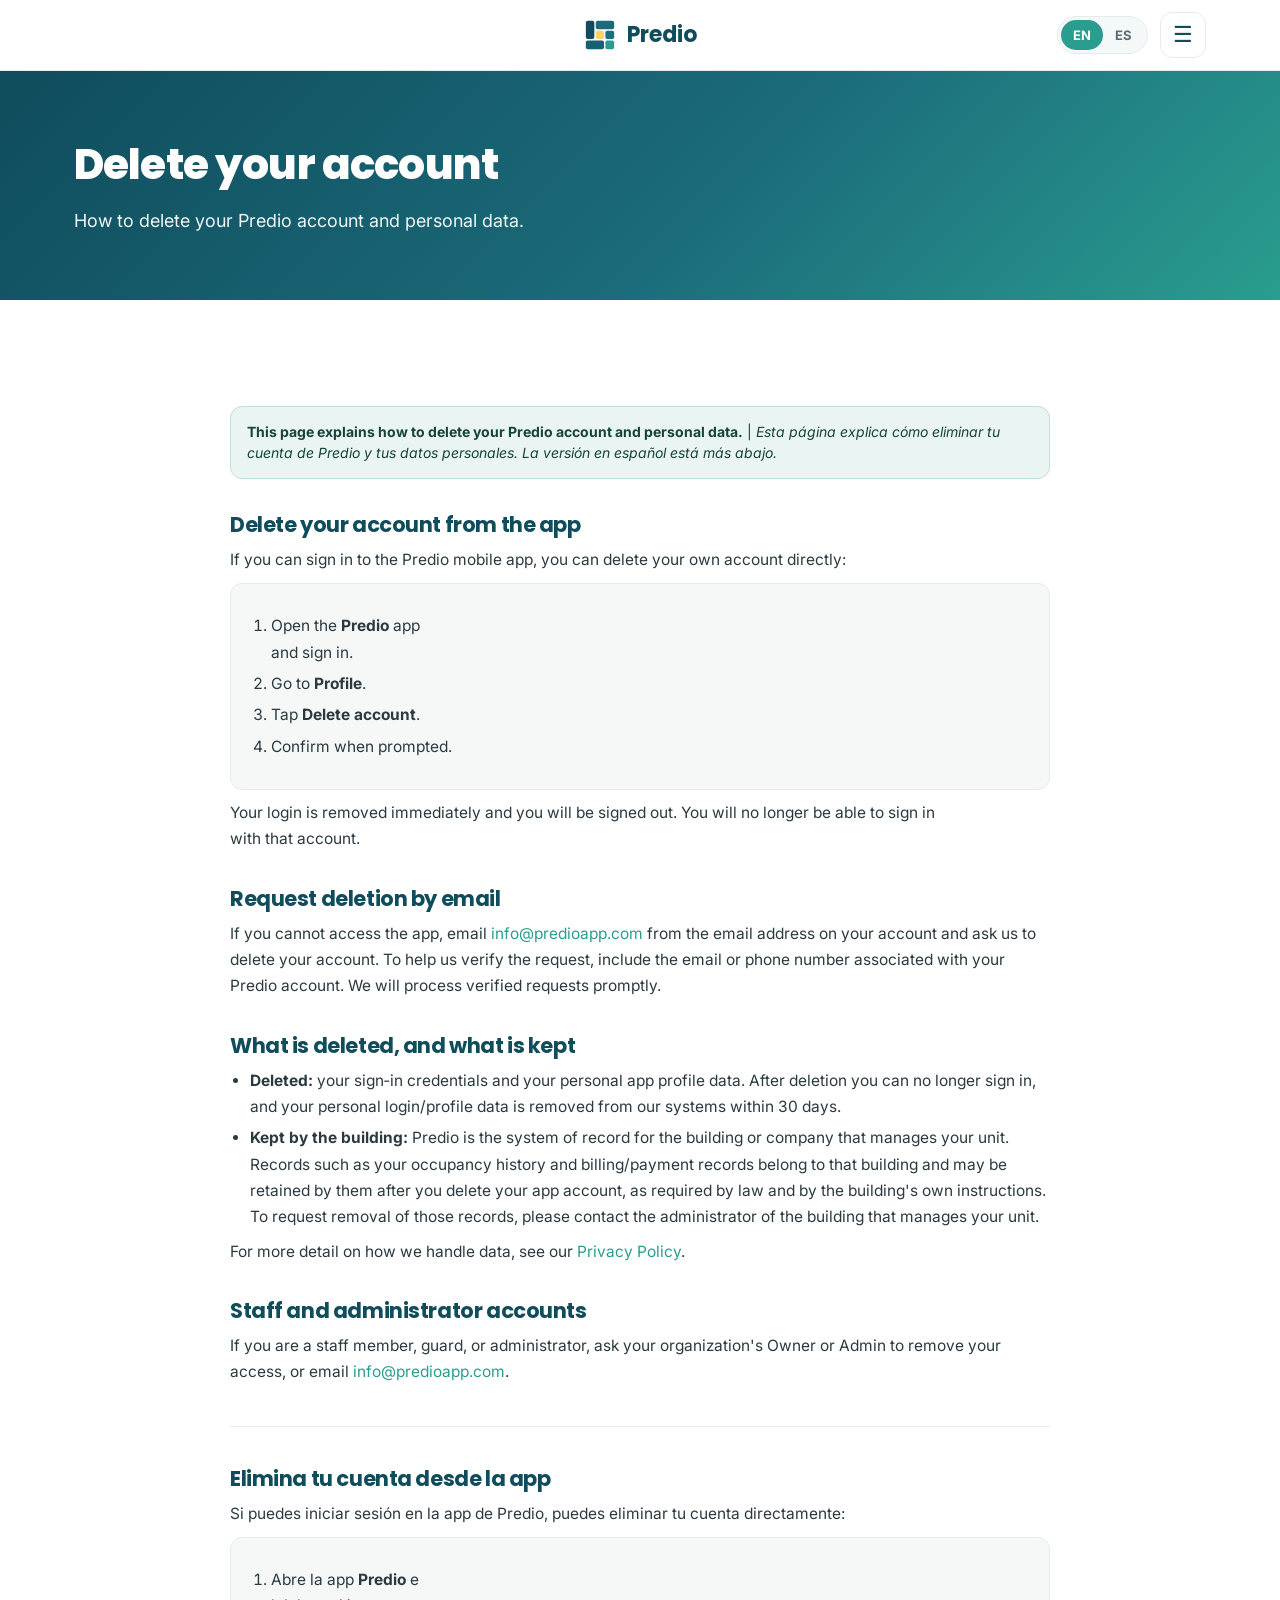
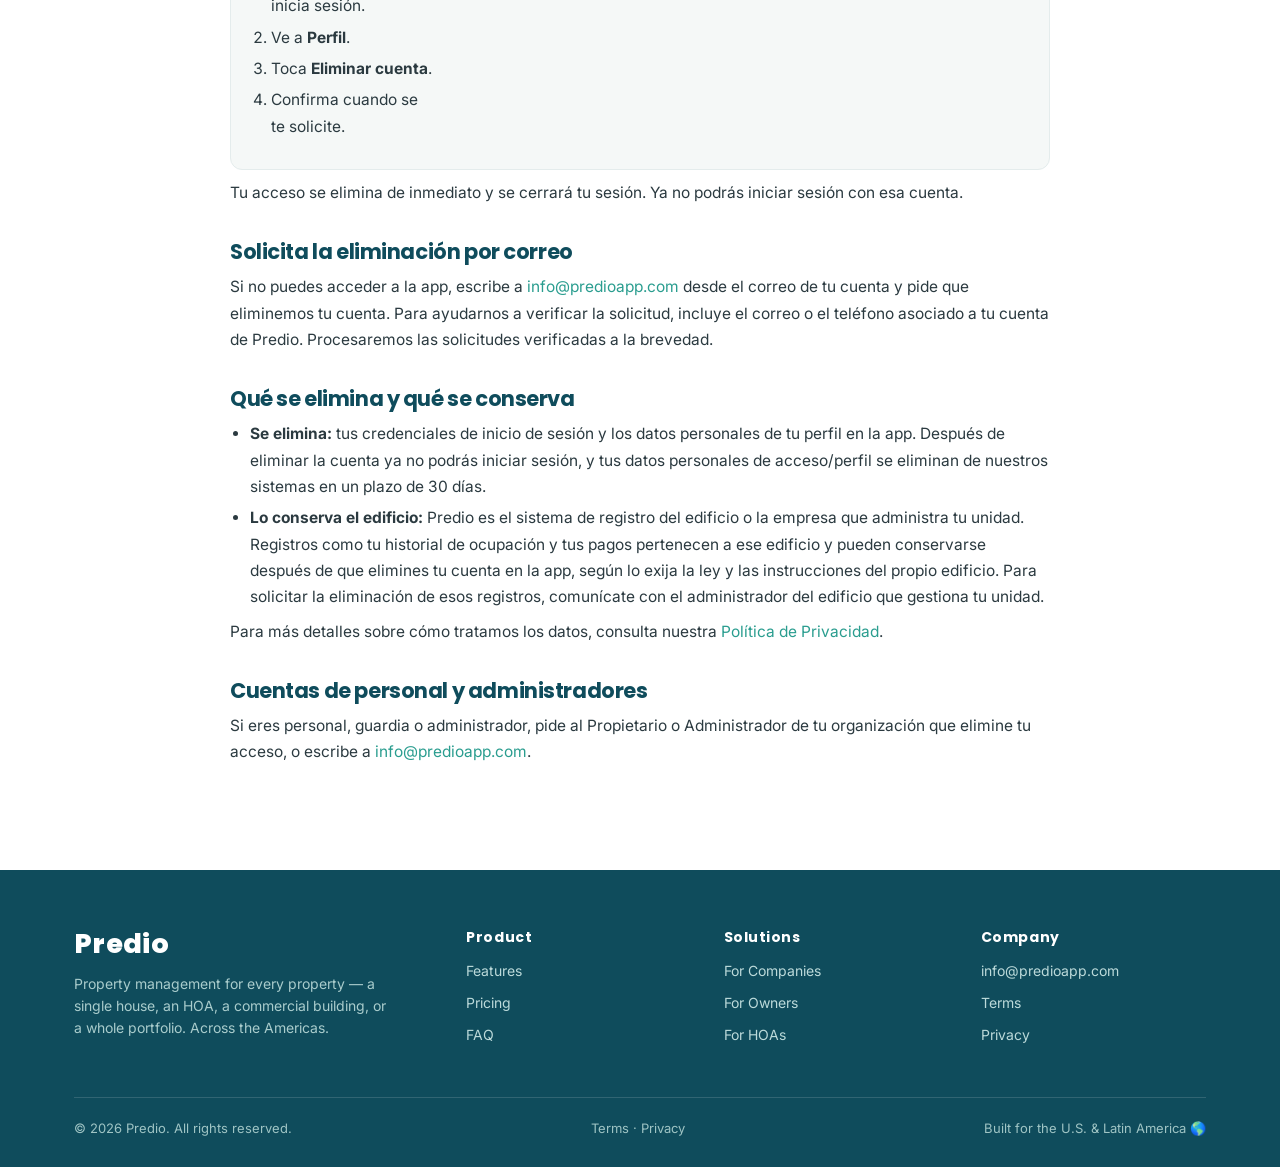
==== delete-account.html @ ee81bd46 "Add account-deletion page (EN/ES) for Google Play Data safety + app store deletion requirement" ====
<!DOCTYPE html>
<html lang="en">
<head>
<meta charset="UTF-8" />
<meta name="viewport" content="width=device-width, initial-scale=1.0" />
<title id="metaTitle">Delete your account — Predio</title>
<meta id="metaDesc" name="description" content="How to delete your Predio account and personal data — the in-app steps, how to request deletion by email, and what data is removed or kept." />
<link rel="canonical" href="https://www.predioapp.com/delete-account.html" />
<link rel="alternate" hreflang="en" href="https://www.predioapp.com/delete-account.html" />
<link rel="alternate" hreflang="es" href="https://www.predioapp.com/delete-account.html?lang=es" />
<meta property="og:title" content="Delete your account — Predio" />
<meta property="og:description" content="How to delete your Predio account and personal data." />
<meta property="og:url" content="https://www.predioapp.com/delete-account.html" />
<meta property="og:image" content="https://www.predioapp.com/og-image.png" />
<meta property="og:image:width" content="1200" />
<meta property="og:image:height" content="630" />
<meta property="og:image:alt" content="Predio — property management for every property, bilingual EN/ES" />
<meta name="twitter:card" content="summary_large_image" />
<meta name="twitter:image" content="https://www.predioapp.com/og-image.png" />
<meta name="robots" content="index,follow" />
<link rel="icon" href="data:image/svg+xml,%3Csvg xmlns='http://www.w3.org/2000/svg' viewBox='0 0 120 120'%3E%3Crect x='10' y='10' width='30' height='64' rx='7' fill='%230f4c5c'/%3E%3Crect x='45' y='10' width='65' height='30' rx='7' fill='%231b6b7a'/%3E%3Crect x='45' y='45' width='29' height='29' rx='6' fill='%23ffd166'/%3E%3Crect x='79' y='45' width='31' height='29' rx='6' fill='%231c6f80'/%3E%3Crect x='10' y='79' width='64' height='31' rx='7' fill='%23175f73'/%3E%3Crect x='79' y='79' width='31' height='31' rx='7' fill='%232a9d8f'/%3E%3C/svg%3E" />
<link rel="preconnect" href="https://fonts.googleapis.com" /><link rel="preconnect" href="https://fonts.gstatic.com" crossorigin />
<link href="https://fonts.googleapis.com/css2?family=Inter:wght@400;500;600;700&family=Poppins:wght@600;700;800&display=swap" rel="stylesheet" />
<link rel="stylesheet" href="/styles.css" />
<style>
.legal{max-width:820px;margin:0 auto;padding:8px 0 24px}
.legal .meta{color:#6a7780;font-size:14px;margin:0 0 6px}
.legal .note{background:#EAF4F2;border:1px solid #BFE0D8;border-radius:12px;padding:14px 16px;font-size:14px;color:#14443c;margin:18px 0 30px;line-height:1.55}
.legal h2{font-family:'Poppins',sans-serif;font-size:21px;color:#0F4C5C;margin:34px 0 10px}
.legal h3{font-size:16px;color:#13303a;margin:20px 0 6px}
.legal p,.legal li{font-size:15.5px;line-height:1.7;color:#2b3a40}
.legal ol,.legal ul{margin:8px 0 8px 20px}
.legal li{margin:5px 0}
.legal a{color:#2A9D8F;text-decoration:none}
.legal .divider{border:0;border-top:1px solid #E4ECEC;margin:40px 0}
.legal .steps{background:#F5F8F7;border:1px solid #E4ECEC;border-radius:12px;padding:16px 20px;margin:10px 0}
</style>
</head>
<body>

<header class="nav">
  <div class="container nav-inner">
    <a class="logo" href="/" aria-label="Predio home"><svg viewBox="0 0 120 120" aria-hidden="true"><rect x="10" y="10" width="30" height="64" rx="7" fill="#0f4c5c"/><rect x="45" y="10" width="65" height="30" rx="7" fill="#1b6b7a"/><rect x="45" y="45" width="29" height="29" rx="6" fill="#ffd166"/><rect x="79" y="45" width="31" height="29" rx="6" fill="#1c6f80"/><rect x="10" y="79" width="64" height="31" rx="7" fill="#175f73"/><rect x="79" y="79" width="31" height="31" rx="7" fill="#2a9d8f"/></svg> Predio</a>
    <div class="nav-actions">
      <div class="lang lang-bar" role="button" tabindex="0" aria-label="Switch language"><div class="slider"></div><span class="active" data-l="en">EN</span><span data-l="es">ES</span></div>
      <button class="menu-btn" id="menuBtn" aria-label="Menu" aria-expanded="false">&#9776;</button>
    </div>
    <div class="nav-drawer" id="navDrawer">
      <nav class="nav-links" id="navLinks" aria-label="Primary">
        <a href="/features.html" data-i18n="nav_features">Features</a>
        <a href="/pricing.html" data-i18n="nav_pricing">Pricing</a>
        <a href="/property-management.html" data-i18n="nav_pm">For Companies</a>
        <a href="/owners.html" data-i18n="nav_owners">For Owners</a>
        <a href="/hoas.html" data-i18n="nav_hoa">For HOAs</a>
        <a href="/faq.html" data-i18n="nav_faq">FAQ</a>
        <a href="https://app.predioapp.com" class="signin" data-i18n="nav_signin">Sign in</a>
      </nav>
      <div class="lang" role="button" tabindex="0" aria-label="Switch language"><div class="slider"></div><span class="active" data-l="en">EN</span><span data-l="es">ES</span></div>
      <a href="mailto:info@predioapp.com?subject=Predio%20waitlist&body=Please%20add%20me%20to%20the%20Predio%20waitlist." class="btn btn-primary" data-i18n="nav_cta">Join the waitlist</a>
    </div>
  </div>
</header>

<main>
<div class="page-hero">
  <div class="container">
    <h1>Delete your account</h1>
    <p data-i18n="ph_sub">How to delete your Predio account and personal data.</p>
  </div>
</div>

<section>
  <div class="container">
    <div class="legal">
      <p class="note"><strong>This page explains how to delete your Predio account and personal data.</strong> &nbsp;|&nbsp; <em>Esta p&aacute;gina explica c&oacute;mo eliminar tu cuenta de Predio y tus datos personales. La versi&oacute;n en espa&ntilde;ol est&aacute; m&aacute;s abajo.</em></p>

      <!-- ================= ENGLISH ================= -->
      <h2>Delete your account from the app</h2>
      <p>If you can sign in to the Predio mobile app, you can delete your own account directly:</p>
      <div class="steps">
        <ol>
          <li>Open the <strong>Predio</strong> app and sign in.</li>
          <li>Go to <strong>Profile</strong>.</li>
          <li>Tap <strong>Delete account</strong>.</li>
          <li>Confirm when prompted.</li>
        </ol>
      </div>
      <p>Your login is removed immediately and you will be signed out. You will no longer be able to sign in with that account.</p>

      <h2>Request deletion by email</h2>
      <p>If you cannot access the app, email <a href="mailto:info@predioapp.com?subject=Delete%20my%20Predio%20account">info@predioapp.com</a> from the email address on your account and ask us to delete your account. To help us verify the request, include the email or phone number associated with your Predio account. We will process verified requests promptly.</p>

      <h2>What is deleted, and what is kept</h2>
      <ul>
        <li><strong>Deleted:</strong> your sign-in credentials and your personal app profile data. After deletion you can no longer sign in, and your personal login/profile data is removed from our systems within 30 days.</li>
        <li><strong>Kept by the building:</strong> Predio is the system of record for the building or company that manages your unit. Records such as your occupancy history and billing/payment records belong to that building and may be retained by them after you delete your app account, as required by law and by the building's own instructions. To request removal of those records, please contact the administrator of the building that manages your unit.</li>
      </ul>
      <p>For more detail on how we handle data, see our <a href="/privacy.html">Privacy Policy</a>.</p>

      <h2>Staff and administrator accounts</h2>
      <p>If you are a staff member, guard, or administrator, ask your organization's Owner or Admin to remove your access, or email <a href="mailto:info@predioapp.com?subject=Delete%20my%20Predio%20account">info@predioapp.com</a>.</p>

      <hr class="divider" />

      <!-- ================= SPANISH ================= -->
      <h2>Elimina tu cuenta desde la app</h2>
      <p>Si puedes iniciar sesi&oacute;n en la app de Predio, puedes eliminar tu cuenta directamente:</p>
      <div class="steps">
        <ol>
          <li>Abre la app <strong>Predio</strong> e inicia sesi&oacute;n.</li>
          <li>Ve a <strong>Perfil</strong>.</li>
          <li>Toca <strong>Eliminar cuenta</strong>.</li>
          <li>Confirma cuando se te solicite.</li>
        </ol>
      </div>
      <p>Tu acceso se elimina de inmediato y se cerrar&aacute; tu sesi&oacute;n. Ya no podr&aacute;s iniciar sesi&oacute;n con esa cuenta.</p>

      <h2>Solicita la eliminaci&oacute;n por correo</h2>
      <p>Si no puedes acceder a la app, escribe a <a href="mailto:info@predioapp.com?subject=Eliminar%20mi%20cuenta%20de%20Predio">info@predioapp.com</a> desde el correo de tu cuenta y pide que eliminemos tu cuenta. Para ayudarnos a verificar la solicitud, incluye el correo o el tel&eacute;fono asociado a tu cuenta de Predio. Procesaremos las solicitudes verificadas a la brevedad.</p>

      <h2>Qu&eacute; se elimina y qu&eacute; se conserva</h2>
      <ul>
        <li><strong>Se elimina:</strong> tus credenciales de inicio de sesi&oacute;n y los datos personales de tu perfil en la app. Despu&eacute;s de eliminar la cuenta ya no podr&aacute;s iniciar sesi&oacute;n, y tus datos personales de acceso/perfil se eliminan de nuestros sistemas en un plazo de 30 d&iacute;as.</li>
        <li><strong>Lo conserva el edificio:</strong> Predio es el sistema de registro del edificio o la empresa que administra tu unidad. Registros como tu historial de ocupaci&oacute;n y tus pagos pertenecen a ese edificio y pueden conservarse despu&eacute;s de que elimines tu cuenta en la app, seg&uacute;n lo exija la ley y las instrucciones del propio edificio. Para solicitar la eliminaci&oacute;n de esos registros, comun&iacute;cate con el administrador del edificio que gestiona tu unidad.</li>
      </ul>
      <p>Para m&aacute;s detalles sobre c&oacute;mo tratamos los datos, consulta nuestra <a href="/privacy.html">Pol&iacute;tica de Privacidad</a>.</p>

      <h2>Cuentas de personal y administradores</h2>
      <p>Si eres personal, guardia o administrador, pide al Propietario o Administrador de tu organizaci&oacute;n que elimine tu acceso, o escribe a <a href="mailto:info@predioapp.com?subject=Eliminar%20mi%20cuenta%20de%20Predio">info@predioapp.com</a>.</p>
    </div>
  </div>
</section>
</main>

<footer>
  <div class="container">
    <div class="foot-grid">
      <div class="foot-brand"><div class="foot-wordmark">Predio</div><p data-i18n="foot_tag">Property management for every property — a single house, an HOA, a commercial building, or a whole portfolio. Across the Americas.</p></div>
      <div class="foot-col"><h4 data-i18n="foot_product">Product</h4><a href="/features.html" data-i18n="nav_features">Features</a><a href="/pricing.html" data-i18n="nav_pricing">Pricing</a><a href="/faq.html" data-i18n="nav_faq">FAQ</a></div>
      <div class="foot-col"><h4 data-i18n="foot_solutions">Solutions</h4><a href="/property-management.html" data-i18n="nav_pm">For Companies</a><a href="/owners.html" data-i18n="nav_owners">For Owners</a><a href="/hoas.html" data-i18n="nav_hoa">For HOAs</a></div>
      <div class="foot-col"><h4 data-i18n="foot_company">Company</h4><a href="mailto:info@predioapp.com">info@predioapp.com</a><a href="/terms.html" data-i18n="foot_terms">Terms of Service</a><a href="/privacy.html" data-i18n="foot_privacy">Privacy Policy</a></div>
    </div>
    <div class="foot-bottom"><span>© <span id="year"></span> Predio. <span data-i18n="rights">All rights reserved.</span></span><span class="foot-legal"><a href="/terms.html" data-i18n="foot_terms">Terms</a> · <a href="/privacy.html" data-i18n="foot_privacy">Privacy</a></span><span data-i18n="foot_made">Built for the U.S. &amp; Latin America 🌎</span></div>
  </div>
</footer>

<script>
window.ES = {
  nav_features:"Funciones", nav_pricing:"Precios", nav_pm:"Para Empresas", nav_owners:"Para Propietarios", nav_hoa:"Para Condominios", nav_faq:"Preguntas", nav_cta:"Únete a la lista de espera", nav_signin:"Iniciar sesión",
  ph_sub:"Cómo eliminar tu cuenta de Predio y tus datos personales.",
  foot_tag:"Administración para cada propiedad — una sola casa, un condominio, un edificio comercial o todo un portafolio. En todas las Américas.",
  foot_product:"Producto", foot_solutions:"Soluciones", foot_company:"Empresa", rights:"Todos los derechos reservados.",
  foot_terms:"Términos de Servicio", foot_privacy:"Política de Privacidad", foot_made:"Hecho para EE. UU. y Latinoamérica 🌎"
};
window.META = {
  en:{title:"Delete your account — Predio", desc:"How to delete your Predio account and personal data."},
  es:{title:"Elimina tu cuenta — Predio", desc:"Cómo eliminar tu cuenta de Predio y tus datos personales."}
};
</script>
<script src="/app.js"></script>
</body>
</html>
---- styles.css ----
:root{
  --teal:#0f4c5c; --teal2:#1b6b7a; --green:#2a9d8f; --yellow:#ffd166; --ink:#16242b;
  --muted:#5c6b73; --bg:#ffffff; --soft:#f4f8f8; --line:#e4ecec; --radius:16px;
}
*{box-sizing:border-box;margin:0;padding:0}
html{scroll-behavior:smooth}
body{font-family:'Inter',system-ui,sans-serif;color:var(--ink);background:var(--bg);line-height:1.6;-webkit-font-smoothing:antialiased}
h1,h2,h3,h4,.brandfont{font-family:'Poppins','Inter',sans-serif;letter-spacing:-.02em;line-height:1.14;text-wrap:balance}
p,li,.tier-for,.badge,.hero-note,.check,.mini .row{text-wrap:pretty}
a{color:inherit;text-decoration:none}
img{max-width:100%}
.container{max-width:1180px;margin:0 auto;padding:0 24px}
.narrow{max-width:840px;margin:0 auto;padding:0 24px}
.kicker{color:var(--green);font-weight:700;font-size:13px;letter-spacing:.16em;text-transform:uppercase;margin-bottom:10px}
section{padding:80px 0}
.btn{display:inline-flex;align-items:center;gap:8px;font-weight:600;font-size:15px;padding:13px 24px;border-radius:999px;border:1.5px solid transparent;cursor:pointer;transition:.2s}
.btn-primary{background:var(--teal);color:#fff}
.btn-primary:hover{background:#0c3e4b;transform:translateY(-1px)}
.btn-ghost{background:transparent;color:var(--teal);border-color:var(--line)}
.btn-ghost:hover{border-color:var(--teal2);background:var(--soft)}
.btn-light{background:#fff;color:var(--teal)}
.btn-light:hover{transform:translateY(-1px)}
.center{text-align:center}

/* NAV — on wide screens the logo is centered in the bar with the EN/ES pill +
   hamburger together on the right; below the breakpoint the logo returns to the
   left and the pill folds into the hamburger dropdown (links, Sign in, CTA). */
header.nav{position:sticky;top:0;z-index:50;background:rgba(255,255,255,.9);backdrop-filter:blur(12px);border-bottom:1px solid var(--line)}
header.nav.nav-open{background:#fff}
.nav-inner{display:flex;align-items:center;justify-content:flex-end;height:70px;position:relative}
.logo{position:absolute;left:50%;transform:translateX(-50%);display:flex;align-items:center;gap:10px;font-family:'Poppins';font-weight:700;font-size:22px;color:var(--teal)}
.logo svg{width:34px;height:34px}
.nav-actions{display:flex;align-items:center;gap:12px}
.menu-btn{display:flex;align-items:center;justify-content:center;width:46px;height:46px;background:none;border:1px solid var(--line);border-radius:12px;cursor:pointer;font-size:22px;line-height:1;color:var(--teal);transition:.2s}
.menu-btn:hover{border-color:var(--teal2);background:var(--soft)}
.lang{display:inline-flex;background:var(--soft);border:1px solid var(--line);border-radius:999px;padding:3px;position:relative;cursor:pointer;user-select:none}
.lang span{position:relative;z-index:2;font-size:13px;font-weight:700;padding:5px 12px;border-radius:999px;color:var(--muted);transition:color .25s}
.lang span.active{color:#fff}
.lang .slider{position:absolute;top:3px;bottom:3px;left:3px;width:calc(50% - 3px);background:var(--green);border-radius:999px;transition:transform .25s cubic-bezier(.4,0,.2,1)}
.lang.es .slider{transform:translateX(100%)}

/* dropdown panel — same at every width */
.nav-drawer{display:none}
header.nav-open .nav-drawer{display:flex;flex-direction:column;position:absolute;top:calc(100% + 10px);right:0;width:min(300px,calc(100vw - 32px));background:#fff;border:1px solid var(--line);border-radius:16px;box-shadow:0 30px 60px -28px rgba(15,76,92,.45);padding:12px;z-index:60}
.nav-drawer .nav-links{display:flex;flex-direction:column;gap:2px}
.nav-drawer .nav-links a{padding:12px 14px;border-radius:10px;font-size:15.5px;font-weight:600;color:#33454d;transition:.15s}
.nav-drawer .nav-links a:hover,.nav-drawer .nav-links a.active{background:var(--soft);color:var(--teal)}
.nav-drawer .nav-links a.signin{color:var(--teal);border-top:1px solid var(--line);border-radius:0;margin-top:4px;padding-top:14px}
.nav-drawer .lang{align-self:center;margin:12px 0 8px}
.nav-drawer .lang span{padding:6px 15px;font-size:14px}
.nav-drawer .btn-primary{display:flex;justify-content:center;margin:2px 4px 4px;padding:13px 22px}
/* wide: the EN/ES pill lives in the bar, so hide the drawer's copy */
@media(min-width:721px){.nav-drawer .lang{display:none}}
/* narrow: the pill folds into the drawer — the logo stays centered at all widths */
@media(max-width:720px){.lang-bar{display:none}}

/* HERO (home) */
.hero{position:relative;overflow:hidden;background:
  radial-gradient(1200px 600px at 80% -10%,rgba(42,157,143,.16),transparent 60%),
  radial-gradient(900px 500px at 0% 10%,rgba(27,107,122,.12),transparent 55%);
  padding:84px 0 60px}
.hero-grid{display:grid;grid-template-columns:1.05fr .95fr;gap:48px;align-items:center}
.hero h1{font-size:52px;font-weight:800;color:var(--teal)}
.hero p.sub{font-size:19px;color:var(--muted);margin:22px 0 28px;max-width:560px}
.hero-cta{display:flex;gap:14px;flex-wrap:wrap;align-items:center}
.hero-note{font-size:14px;color:var(--muted);margin-top:16px;display:flex;align-items:center;gap:8px}
.dot{width:8px;height:8px;border-radius:50%;background:var(--green);display:inline-block}
.badges{display:flex;gap:20px;margin-top:34px;flex-wrap:wrap}
.badge{font-size:13px;font-weight:600;color:var(--teal2);display:flex;align-items:center;gap:7px}

/* page hero (subpages) */
.page-hero{background:linear-gradient(135deg,#0f4c5c 0%,#1b6b7a 55%,#2a9d8f 100%);color:#fff;padding:70px 0 64px}
.page-hero .kicker{color:var(--yellow)}
.page-hero h1{font-size:42px;font-weight:800;max-width:760px}
.page-hero p{font-size:18px;opacity:.95;margin-top:18px;max-width:680px}
.page-hero .hero-cta{margin-top:26px}

/* image placeholder */
.ph{position:relative;border:2px dashed #bcd2d2;border-radius:var(--radius);background:linear-gradient(135deg,#eef6f5,#f7fbfb);display:flex;flex-direction:column;align-items:center;justify-content:center;color:#6f8a8a;text-align:center;padding:22px;min-height:160px;font-size:14px;font-weight:500}
.ph svg{width:34px;height:34px;opacity:.6;margin-bottom:8px}
.ph.hero-ph{min-height:380px;box-shadow:0 30px 60px -30px rgba(15,76,92,.35)}
/* real product screenshots */
.shot{position:relative;margin:0;border-radius:var(--radius);overflow:hidden}
.shot img{display:block;width:100%;height:auto}
.shot.web img{border-radius:var(--radius);border:1px solid var(--line);box-shadow:0 24px 50px -26px rgba(15,76,92,.45)}
.shot.phone{display:flex;align-items:center;justify-content:center;padding:26px;background:radial-gradient(120% 120% at 50% 0%,#eef6f5,#e4efee);border:1px solid var(--line)}
.shot.phone img{width:auto;max-height:460px;border-radius:26px;box-shadow:0 26px 54px -22px rgba(15,76,92,.5)}
.shot.hero-shot img{border-radius:var(--radius);border:1px solid var(--line);box-shadow:0 34px 64px -30px rgba(15,76,92,.5)}

/* trust */
.trust{padding:34px 0;border-top:1px solid var(--line);border-bottom:1px solid var(--line);background:var(--soft)}
.trust .label{text-align:center;color:var(--muted);font-size:13px;font-weight:600;letter-spacing:.05em;margin-bottom:18px}
.trust-logos{display:flex;justify-content:center;gap:18px;flex-wrap:wrap}
.tlogo{width:140px;height:46px;border-radius:10px;border:1px dashed #cddcdc;display:flex;align-items:center;justify-content:center;color:#9bb0b0;font-size:12px;background:#fff}

/* value props / cards */
.vp-grid{display:grid;grid-template-columns:repeat(3,1fr);gap:24px;margin-top:40px}
.vp-card{background:#fff;border:1px solid var(--line);border-radius:var(--radius);padding:30px;transition:.2s}
.vp-card:hover{box-shadow:0 18px 40px -24px rgba(15,76,92,.4);transform:translateY(-3px)}
.vp-ic{width:50px;height:50px;border-radius:12px;background:linear-gradient(135deg,var(--teal),var(--green));display:flex;align-items:center;justify-content:center;margin-bottom:16px}
.vp-ic svg{width:26px;height:26px;stroke:#fff}
.vp-card h3{font-size:20px;color:var(--teal);margin-bottom:8px}
.vp-card p{color:var(--muted);font-size:15px}

/* section heads */
.section-head{text-align:center;max-width:700px;margin:0 auto 12px}
.section-head h2{font-size:36px;color:var(--ink)}
.section-head p{color:var(--muted);font-size:17px;margin-top:14px}

/* features grid */
.feat-grid{display:grid;grid-template-columns:repeat(4,1fr);gap:20px;margin-top:48px}
.feat{background:#fff;border:1px solid var(--line);border-radius:14px;padding:24px;transition:.2s}
.feat:hover{border-color:var(--green);box-shadow:0 14px 30px -20px rgba(42,157,143,.5)}
.feat .fic{width:42px;height:42px;border-radius:11px;background:var(--soft);display:flex;align-items:center;justify-content:center;margin-bottom:14px}
.feat .fic svg{width:22px;height:22px;stroke:var(--green)}
.feat h3{font-size:15px;color:var(--teal);margin-bottom:6px}
.feat p{font-size:13.5px;color:var(--muted)}

/* alternating feature rows (features page) */
.frow{display:grid;grid-template-columns:1fr 1fr;gap:48px;align-items:center;padding:46px 0;border-bottom:1px solid var(--line)}
.frow:last-child{border-bottom:none}
.frow.flip .ftxt{order:2}
.frow h2{font-size:28px;color:var(--teal)}
.frow p{color:var(--muted);font-size:16px;margin-top:14px}
.frow .mini{margin-top:18px;display:flex;flex-direction:column;gap:10px}
.mini .row{display:flex;gap:10px;align-items:flex-start;font-size:15px}
.mini .c{flex:0 0 22px;width:22px;height:22px;border-radius:50%;background:rgba(42,157,143,.15);color:var(--green);display:flex;align-items:center;justify-content:center;font-weight:800;font-size:13px}

/* split */
.split{display:grid;grid-template-columns:1fr 1fr;gap:48px;align-items:center}
.split h2{font-size:32px;color:var(--teal)}
.split p{color:var(--muted);font-size:16px;margin-top:16px}
.checks{margin-top:22px;display:flex;flex-direction:column;gap:12px}
.check{display:flex;gap:10px;align-items:flex-start;font-size:15px}
.check .c{flex:0 0 22px;width:22px;height:22px;border-radius:50%;background:rgba(42,157,143,.15);color:var(--green);display:flex;align-items:center;justify-content:center;font-weight:800;font-size:13px}

/* steps */
.steps{display:grid;grid-template-columns:repeat(3,1fr);gap:28px;margin-top:48px}
.step{text-align:center;padding:10px}
.step .num{width:52px;height:52px;border-radius:50%;background:linear-gradient(135deg,var(--teal),var(--green));color:#fff;font-family:'Poppins';font-weight:700;font-size:22px;display:flex;align-items:center;justify-content:center;margin:0 auto 18px}
.step h3{font-size:19px;color:var(--teal);margin-bottom:8px}
.step p{color:var(--muted);font-size:15px}

/* "who it's for" cards */
.aud-grid{display:grid;grid-template-columns:repeat(4,1fr);gap:18px;margin-top:44px}
.aud{display:block;background:#fff;border:1px solid var(--line);border-radius:var(--radius);padding:24px 20px;transition:.2s}
.aud:hover{box-shadow:0 18px 40px -24px rgba(15,76,92,.4);transform:translateY(-3px);border-color:var(--green)}
.aud .emoji{font-size:30px}
.aud h3{font-size:16px;color:var(--teal);margin:12px 0 6px}
.aud p{color:var(--muted);font-size:14.5px}
.aud .arrow{color:var(--green);font-weight:700;font-size:14px;margin-top:14px;display:inline-block}

/* difference band */
.band{background:linear-gradient(135deg,var(--teal) 0%,var(--teal2) 55%,var(--green) 100%);color:#fff}
.band .section-head h2{color:#fff}
.diff-grid{display:grid;grid-template-columns:repeat(5,1fr);gap:18px;margin-top:44px}
.diff{background:rgba(255,255,255,.08);border:1px solid rgba(255,255,255,.16);border-radius:14px;padding:22px;text-align:center}
.diff .d-ic{font-size:26px;margin-bottom:10px}
.diff h3{font-size:16px;margin-bottom:6px}
.diff p{font-size:13px;opacity:.9}

/* testimonial */
.quote{max-width:820px;margin:0 auto;text-align:center}
.quote p{font-family:'Poppins';font-weight:600;font-size:25px;color:var(--teal);line-height:1.4}
.quote .who{display:flex;align-items:center;justify-content:center;gap:14px;margin-top:26px}
.avatar{width:54px;height:54px;border-radius:50%;border:2px dashed #bcd2d2;background:#eef6f5;display:flex;align-items:center;justify-content:center;color:#6f8a8a;font-size:10px;text-align:center}

/* pricing */
.price-grid{display:grid;grid-template-columns:repeat(3,1fr);gap:24px;margin-top:48px;align-items:stretch}
.tier{background:#fff;border:1px solid var(--line);border-radius:18px;padding:32px 28px;display:flex;flex-direction:column;transition:.2s}
.tier:hover{box-shadow:0 20px 46px -28px rgba(15,76,92,.4);transform:translateY(-3px)}
.tier.popular{border:2px solid var(--green);box-shadow:0 26px 56px -34px rgba(42,157,143,.7);position:relative}
.pop-badge{position:absolute;top:-13px;left:50%;transform:translateX(-50%);background:var(--green);color:#fff;font-size:12px;font-weight:700;padding:5px 14px;border-radius:999px;letter-spacing:.04em}
.tier h3{font-size:22px;color:var(--teal)}
.tier-for{color:var(--muted);font-size:14px;margin:6px 0 18px;min-height:40px}
.price-slot{display:flex;align-items:baseline;gap:8px;padding:14px 0 18px;border-top:1px dashed var(--line);border-bottom:1px dashed var(--line);margin-bottom:6px;flex-wrap:wrap}
.price-slot .amt{font-family:'Poppins';font-weight:800;font-size:42px;color:var(--teal)}
.price-slot .per{color:var(--muted);font-size:14px;font-weight:600}
.tier-min{font-size:12.5px;color:var(--muted);font-weight:600;margin:0 0 6px}
.tier-seats{font-size:12.5px;color:var(--teal2);font-weight:600;margin:0 0 18px}
.tier-feats{list-style:none;margin:0 0 24px;padding:0;flex:1}
.tier-feats li{font-size:14.5px;color:#33454d;padding:7px 0 7px 26px;position:relative}
.tier-feats li:before{content:"\2713";position:absolute;left:0;color:var(--green);font-weight:800}
.tier .btn{width:100%;justify-content:center}
.tier.popular .btn{background:var(--teal);color:#fff;border-color:var(--teal)}
.ent-band{margin-top:28px;background:#fff;border:1px solid var(--line);border-radius:18px;padding:26px 34px;display:flex;align-items:center;justify-content:space-between;gap:24px;flex-wrap:wrap}
.ent-band h3{font-size:21px;color:var(--teal)}
.ent-band p{color:var(--muted);font-size:15px;margin-top:5px;max-width:580px}
.ent-band .btn{flex:0 0 auto}
.price-foot{text-align:center;color:var(--muted);font-size:14px;margin-top:28px}
.price-foot a{color:var(--green);font-weight:600}

/* faq */
.faq-list{max-width:840px;margin:36px auto 0}
.faq-item{border-bottom:1px solid var(--line)}
.faq-q{width:100%;text-align:left;background:none;border:none;padding:22px 0;font-family:'Poppins';font-weight:600;font-size:18px;color:var(--teal);cursor:pointer;display:flex;justify-content:space-between;align-items:center;gap:16px}
.faq-q .plus{font-size:24px;color:var(--green);transition:.2s;flex:0 0 auto}
.faq-item.open .plus{transform:rotate(45deg)}
.faq-a{max-height:0;overflow:hidden;transition:max-height .3s ease;color:var(--muted);font-size:15.5px}
.faq-a div{padding:0 0 22px}

/* security / trust strip */
.secure{background:var(--soft);border-top:1px solid var(--line);border-bottom:1px solid var(--line);padding:40px 0}
.secure .row4{display:grid;grid-template-columns:repeat(4,1fr);gap:24px}
.secure .it{display:flex;gap:13px;align-items:flex-start}
.secure .it .si{flex:0 0 40px;width:40px;height:40px;border-radius:11px;background:#fff;border:1px solid var(--line);display:flex;align-items:center;justify-content:center}
.secure .it .si svg{width:21px;height:21px;stroke:var(--green);fill:none;stroke-width:1.8}
.secure .it h4{font-size:15px;color:var(--teal);font-family:'Poppins'}
.secure .it p{font-size:13px;color:var(--muted);margin-top:2px}

/* add-on cards (pricing) */
.addon-grid{display:grid;grid-template-columns:repeat(2,1fr);gap:24px;margin-top:16px}
.addon{background:#fff;border:1px solid var(--line);border-radius:18px;padding:30px;display:flex;flex-direction:column;overflow:hidden}
.addon .ashot{margin:-30px -30px 20px;border-bottom:1px solid var(--line);background:var(--soft)}
.addon .ashot img{display:block;width:100%;height:168px;object-fit:cover;object-position:left top}
.addon .tag{align-self:flex-start;background:rgba(42,157,143,.12);color:var(--green);font-weight:700;font-size:12px;letter-spacing:.05em;text-transform:uppercase;padding:4px 12px;border-radius:999px;margin-bottom:12px}
.addon h3{font-size:21px;color:var(--teal)}
.addon .ap{font-family:'Poppins';font-weight:800;color:var(--teal);font-size:17px;margin:8px 0 10px}
.addon p{color:var(--muted);font-size:14.5px}
@media(max-width:760px){.addon-grid,.secure .row4{grid-template-columns:1fr}}
@media(max-width:900px){.secure .row4{grid-template-columns:1fr 1fr}}

/* prose */
.prose p{color:var(--muted);font-size:16px;margin:14px 0}
.prose h2{font-size:28px;color:var(--teal);margin-top:34px}
.prose h3{font-size:20px;color:var(--teal2);margin-top:24px}
.prose ul{margin:14px 0 14px 20px;color:var(--muted)}
.prose li{margin:8px 0}

/* pricing teaser heading (home) */
.teaser-h2{font-size:34px;color:var(--teal)}

/* final cta */
.final{background:var(--soft);text-align:center}
.final h2{font-size:38px;color:var(--teal)}
.final p{color:var(--muted);font-size:18px;margin:16px 0 28px}

/* footer */
footer{background:var(--teal);color:#cfe3e3;padding:60px 0 28px}
.foot-grid{display:grid;grid-template-columns:1.6fr 1fr 1fr 1fr;gap:32px}
.foot-wordmark{font-family:'Poppins';font-weight:800;font-size:27px;letter-spacing:.3px;color:#fff;line-height:1}
.foot-brand p{margin-top:16px;font-size:14px;max-width:320px;color:#a9cccc;line-height:1.6}
.foot-col h4{color:#fff;font-size:14px;margin-bottom:14px;letter-spacing:.04em}
.foot-col a{display:block;font-size:14px;margin-bottom:10px;color:#bcdada}
.foot-col a:hover{color:#fff}
.foot-bottom{border-top:1px solid rgba(255,255,255,.14);margin-top:40px;padding-top:20px;display:flex;justify-content:space-between;flex-wrap:wrap;gap:10px;font-size:13px;color:#9fc4c4}

/* audience cards: 4-up is cramped on tablets — go 2-up below the full container width */
@media(max-width:1100px){
  .aud-grid{grid-template-columns:repeat(2,1fr)}
}
@media(max-width:900px){
  .hero-grid,.split,.foot-grid,.frow,.frow.flip .ftxt{grid-template-columns:1fr;order:0}
  .vp-grid,.feat-grid,.steps,.diff-grid,.aud-grid,.price-grid{grid-template-columns:1fr 1fr}
  /* a 2-col grid with an ODD card count would leave an orphan card next to a
     hole (e.g. the Premium tier) — let the last card span the full row instead */
  .vp-grid>:last-child:nth-child(odd),.feat-grid>:last-child:nth-child(odd),
  .steps>:last-child:nth-child(odd),.diff-grid>:last-child:nth-child(odd),
  .aud-grid>:last-child:nth-child(odd),.price-grid>:last-child:nth-child(odd){grid-column:1/-1}
  .hero h1{font-size:38px}.page-hero h1{font-size:32px}.section-head h2{font-size:28px}

  /* tighter vertical rhythm on phones */
  section{padding:54px 0}
  .hero{padding:54px 0 44px}
  .page-hero{padding:48px 0 44px}
  footer{padding:44px 0 24px}
  .foot-brand .logo{display:none}   /* logo already lives in the header — hide the footer copy on mobile */

  /* centered & consistent layout on phones — hero, section headers and cards center;
     checklists and long paragraphs stay left-aligned for readability */
  .hero h1,.hero .sub,.page-hero{text-align:center}
  .hero-cta,.hero-note,.badges{justify-content:center}
  .vp-card,.feat,.aud{text-align:center}
  .vp-ic,.feat .fic{margin-inline:auto}
  .frow h2,.split h2{text-align:center}
}
@media(max-width:560px){
  .vp-grid,.feat-grid,.steps,.diff-grid,.aud-grid,.price-grid{grid-template-columns:1fr}
  .hero h1{font-size:32px}
  section{padding:46px 0}
  /* trim headings on phones so two-word phrases stay together without overflow */
  .page-hero h1{font-size:27px}
  .section-head h2,.final h2,.teaser-h2{font-size:24px}
  .split h2{font-size:23px}
  .frow h2{font-size:20px}
}
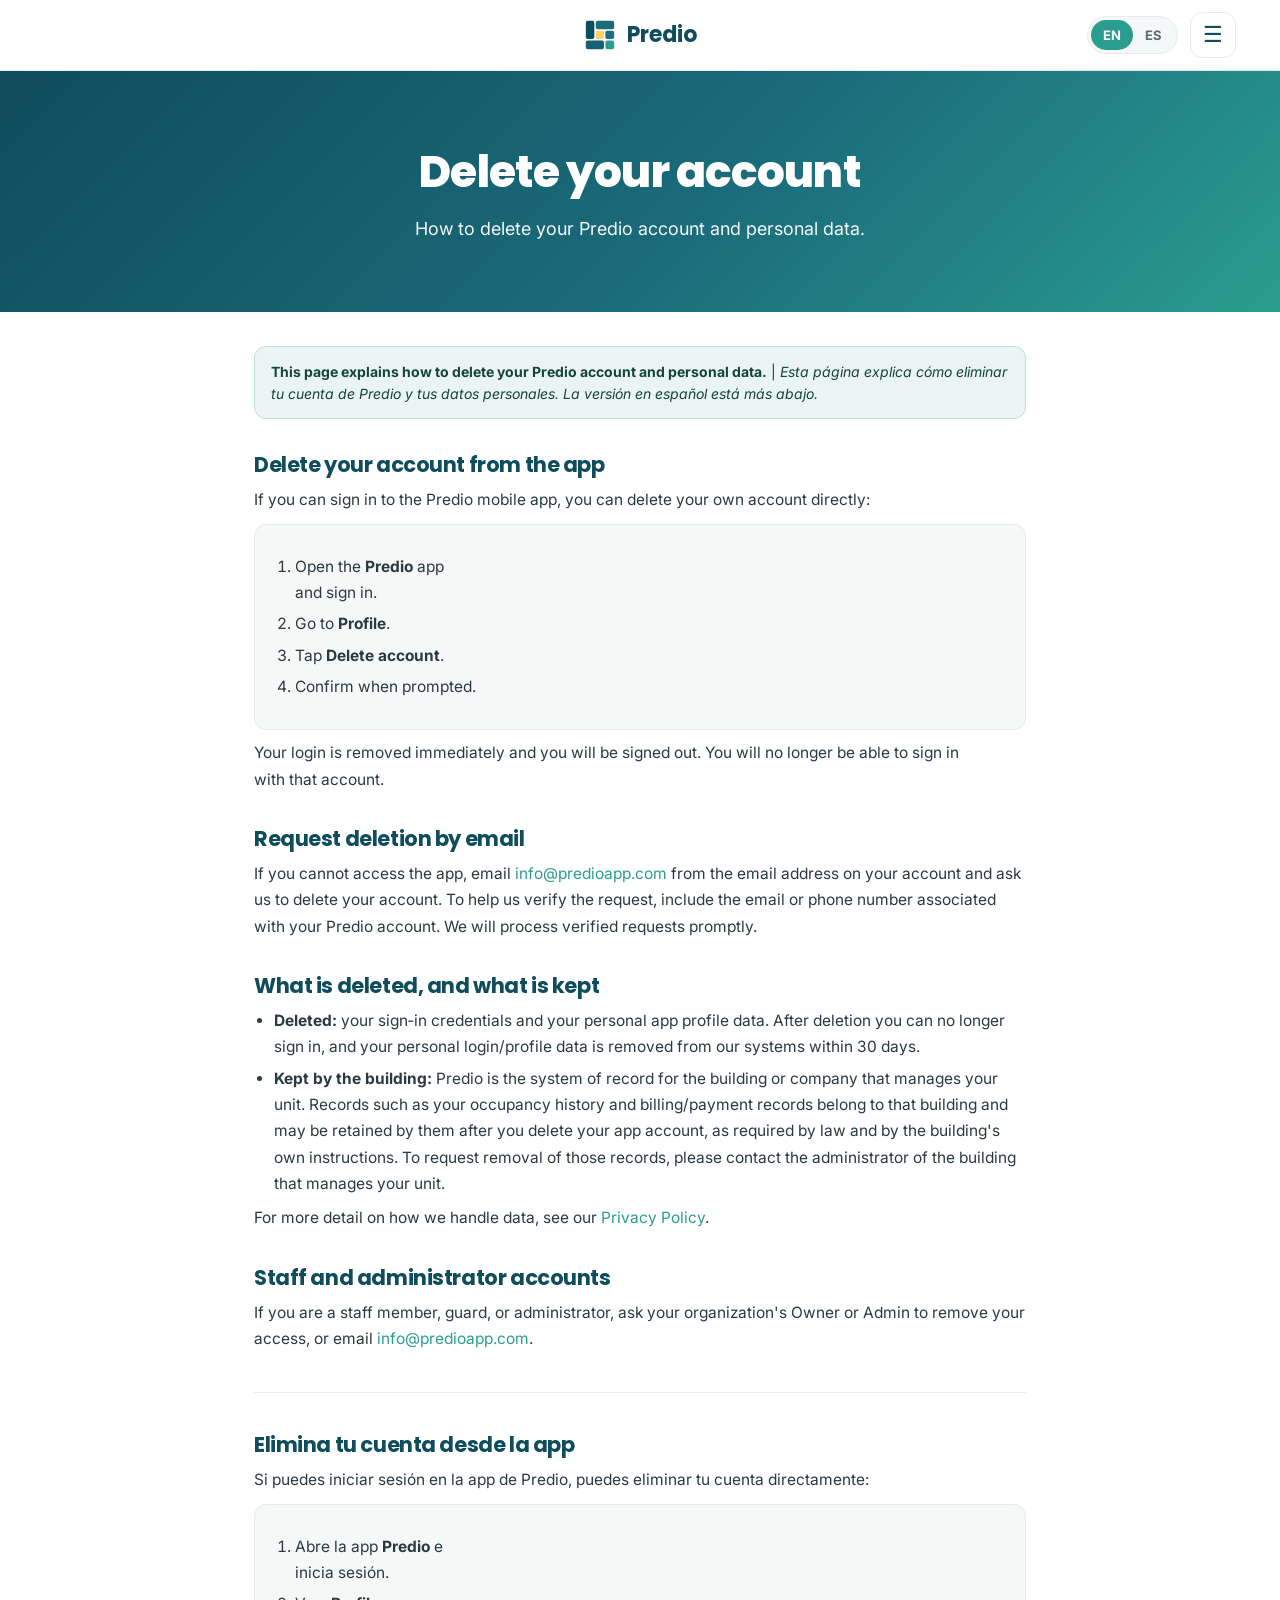
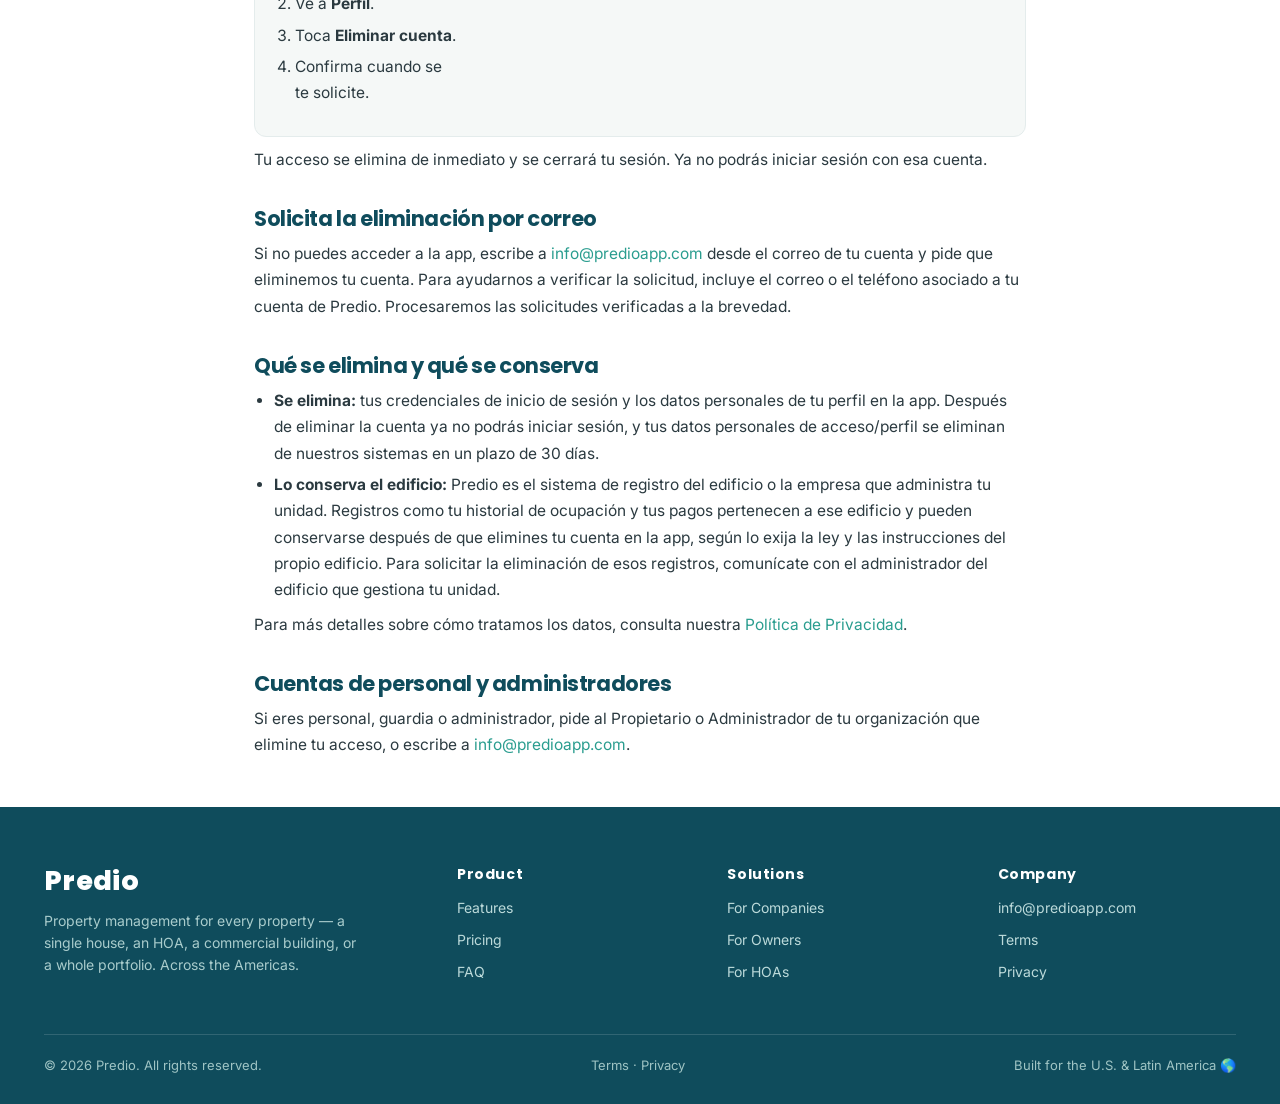
==== commit 28987241: "legal/account pages: refreshed header band + readable body column Commit 3 of the site-wide layout p" ====
--- a/delete-account.html
+++ b/delete-account.html
@@ -5,12 +5,12 @@
 <meta name="viewport" content="width=device-width, initial-scale=1.0" />
 <title id="metaTitle">Delete your account — Predio</title>
 <meta id="metaDesc" name="description" content="How to delete your Predio account and personal data — the in-app steps, how to request deletion by email, and what data is removed or kept." />
-<link rel="canonical" href="https://www.predioapp.com/delete-account.html" />
-<link rel="alternate" hreflang="en" href="https://www.predioapp.com/delete-account.html" />
-<link rel="alternate" hreflang="es" href="https://www.predioapp.com/delete-account.html?lang=es" />
+<link rel="canonical" href="https://www.predioapp.com/delete-account" />
+<link rel="alternate" hreflang="en" href="https://www.predioapp.com/delete-account" />
+<link rel="alternate" hreflang="es" href="https://www.predioapp.com/delete-account?lang=es" />
 <meta property="og:title" content="Delete your account — Predio" />
 <meta property="og:description" content="How to delete your Predio account and personal data." />
-<meta property="og:url" content="https://www.predioapp.com/delete-account.html" />
+<meta property="og:url" content="https://www.predioapp.com/delete-account" />
 <meta property="og:image" content="https://www.predioapp.com/og-image.png" />
 <meta property="og:image:width" content="1200" />
 <meta property="og:image:height" content="630" />
@@ -47,12 +47,12 @@
     </div>
     <div class="nav-drawer" id="navDrawer">
       <nav class="nav-links" id="navLinks" aria-label="Primary">
-        <a href="/features.html" data-i18n="nav_features">Features</a>
-        <a href="/pricing.html" data-i18n="nav_pricing">Pricing</a>
-        <a href="/property-management.html" data-i18n="nav_pm">For Companies</a>
-        <a href="/owners.html" data-i18n="nav_owners">For Owners</a>
-        <a href="/hoas.html" data-i18n="nav_hoa">For HOAs</a>
-        <a href="/faq.html" data-i18n="nav_faq">FAQ</a>
+        <a href="/features" data-i18n="nav_features">Features</a>
+        <a href="/pricing" data-i18n="nav_pricing">Pricing</a>
+        <a href="/property-management" data-i18n="nav_pm">For Companies</a>
+        <a href="/owners" data-i18n="nav_owners">For Owners</a>
+        <a href="/hoas" data-i18n="nav_hoa">For HOAs</a>
+        <a href="/faq" data-i18n="nav_faq">FAQ</a>
         <a href="https://app.predioapp.com" class="signin" data-i18n="nav_signin">Sign in</a>
       </nav>
       <div class="lang" role="button" tabindex="0" aria-label="Switch language"><div class="slider"></div><span class="active" data-l="en">EN</span><span data-l="es">ES</span></div>
@@ -69,7 +69,7 @@
   </div>
 </div>
 
-<section>
+<section class="legal">
   <div class="container">
     <div class="legal">
       <p class="note"><strong>This page explains how to delete your Predio account and personal data.</strong> &nbsp;|&nbsp; <em>Esta p&aacute;gina explica c&oacute;mo eliminar tu cuenta de Predio y tus datos personales. La versi&oacute;n en espa&ntilde;ol est&aacute; m&aacute;s abajo.</em></p>
@@ -95,7 +95,7 @@
         <li><strong>Deleted:</strong> your sign-in credentials and your personal app profile data. After deletion you can no longer sign in, and your personal login/profile data is removed from our systems within 30 days.</li>
         <li><strong>Kept by the building:</strong> Predio is the system of record for the building or company that manages your unit. Records such as your occupancy history and billing/payment records belong to that building and may be retained by them after you delete your app account, as required by law and by the building's own instructions. To request removal of those records, please contact the administrator of the building that manages your unit.</li>
       </ul>
-      <p>For more detail on how we handle data, see our <a href="/privacy.html">Privacy Policy</a>.</p>
+      <p>For more detail on how we handle data, see our <a href="/privacy">Privacy Policy</a>.</p>
 
       <h2>Staff and administrator accounts</h2>
       <p>If you are a staff member, guard, or administrator, ask your organization's Owner or Admin to remove your access, or email <a href="mailto:info@predioapp.com?subject=Delete%20my%20Predio%20account">info@predioapp.com</a>.</p>
@@ -123,7 +123,7 @@
         <li><strong>Se elimina:</strong> tus credenciales de inicio de sesi&oacute;n y los datos personales de tu perfil en la app. Despu&eacute;s de eliminar la cuenta ya no podr&aacute;s iniciar sesi&oacute;n, y tus datos personales de acceso/perfil se eliminan de nuestros sistemas en un plazo de 30 d&iacute;as.</li>
         <li><strong>Lo conserva el edificio:</strong> Predio es el sistema de registro del edificio o la empresa que administra tu unidad. Registros como tu historial de ocupaci&oacute;n y tus pagos pertenecen a ese edificio y pueden conservarse despu&eacute;s de que elimines tu cuenta en la app, seg&uacute;n lo exija la ley y las instrucciones del propio edificio. Para solicitar la eliminaci&oacute;n de esos registros, comun&iacute;cate con el administrador del edificio que gestiona tu unidad.</li>
       </ul>
-      <p>Para m&aacute;s detalles sobre c&oacute;mo tratamos los datos, consulta nuestra <a href="/privacy.html">Pol&iacute;tica de Privacidad</a>.</p>
+      <p>Para m&aacute;s detalles sobre c&oacute;mo tratamos los datos, consulta nuestra <a href="/privacy">Pol&iacute;tica de Privacidad</a>.</p>
 
       <h2>Cuentas de personal y administradores</h2>
       <p>Si eres personal, guardia o administrador, pide al Propietario o Administrador de tu organizaci&oacute;n que elimine tu acceso, o escribe a <a href="mailto:info@predioapp.com?subject=Eliminar%20mi%20cuenta%20de%20Predio">info@predioapp.com</a>.</p>
@@ -136,11 +136,11 @@
   <div class="container">
     <div class="foot-grid">
       <div class="foot-brand"><div class="foot-wordmark">Predio</div><p data-i18n="foot_tag">Property management for every property — a single house, an HOA, a commercial building, or a whole portfolio. Across the Americas.</p></div>
-      <div class="foot-col"><h4 data-i18n="foot_product">Product</h4><a href="/features.html" data-i18n="nav_features">Features</a><a href="/pricing.html" data-i18n="nav_pricing">Pricing</a><a href="/faq.html" data-i18n="nav_faq">FAQ</a></div>
-      <div class="foot-col"><h4 data-i18n="foot_solutions">Solutions</h4><a href="/property-management.html" data-i18n="nav_pm">For Companies</a><a href="/owners.html" data-i18n="nav_owners">For Owners</a><a href="/hoas.html" data-i18n="nav_hoa">For HOAs</a></div>
-      <div class="foot-col"><h4 data-i18n="foot_company">Company</h4><a href="mailto:info@predioapp.com">info@predioapp.com</a><a href="/terms.html" data-i18n="foot_terms">Terms of Service</a><a href="/privacy.html" data-i18n="foot_privacy">Privacy Policy</a></div>
+      <div class="foot-col"><h4 data-i18n="foot_product">Product</h4><a href="/features" data-i18n="nav_features">Features</a><a href="/pricing" data-i18n="nav_pricing">Pricing</a><a href="/faq" data-i18n="nav_faq">FAQ</a></div>
+      <div class="foot-col"><h4 data-i18n="foot_solutions">Solutions</h4><a href="/property-management" data-i18n="nav_pm">For Companies</a><a href="/owners" data-i18n="nav_owners">For Owners</a><a href="/hoas" data-i18n="nav_hoa">For HOAs</a></div>
+      <div class="foot-col"><h4 data-i18n="foot_company">Company</h4><a href="mailto:info@predioapp.com">info@predioapp.com</a><a href="/terms" data-i18n="foot_terms">Terms of Service</a><a href="/privacy" data-i18n="foot_privacy">Privacy Policy</a></div>
     </div>
-    <div class="foot-bottom"><span>© <span id="year"></span> Predio. <span data-i18n="rights">All rights reserved.</span></span><span class="foot-legal"><a href="/terms.html" data-i18n="foot_terms">Terms</a> · <a href="/privacy.html" data-i18n="foot_privacy">Privacy</a></span><span data-i18n="foot_made">Built for the U.S. &amp; Latin America 🌎</span></div>
+    <div class="foot-bottom"><span>© <span id="year"></span> Predio. <span data-i18n="rights">All rights reserved.</span></span><span class="foot-legal"><a href="/terms" data-i18n="foot_terms">Terms</a> · <a href="/privacy" data-i18n="foot_privacy">Privacy</a></span><span data-i18n="foot_made">Built for the U.S. &amp; Latin America 🌎</span></div>
   </div>
 </footer>
 
--- a/styles.css
+++ b/styles.css
@@ -9,7 +9,7 @@
 p,li,.tier-for,.badge,.hero-note,.check,.mini .row{text-wrap:pretty}
 a{color:inherit;text-decoration:none}
 img{max-width:100%}
-.container{max-width:1180px;margin:0 auto;padding:0 24px}
+.container{max-width:1240px;margin:0 auto;padding:0 24px}
 .narrow{max-width:840px;margin:0 auto;padding:0 24px}
 .kicker{color:var(--green);font-weight:700;font-size:13px;letter-spacing:.16em;text-transform:uppercase;margin-bottom:10px}
 section{padding:80px 0}
@@ -54,12 +54,14 @@
 /* narrow: the pill folds into the drawer — the logo stays centered at all widths */
 @media(max-width:720px){.lang-bar{display:none}}
 
-/* HERO (home) */
-.hero{position:relative;overflow:hidden;background:
+/* HERO (home) — full-bleed soft gradient band; wide 2-col with a bigger,
+   floating dashboard visual on the right. */
+.hero{position:relative;overflow:hidden;border-bottom:1px solid var(--line);background:
   radial-gradient(1200px 600px at 80% -10%,rgba(42,157,143,.16),transparent 60%),
-  radial-gradient(900px 500px at 0% 10%,rgba(27,107,122,.12),transparent 55%);
-  padding:84px 0 60px}
-.hero-grid{display:grid;grid-template-columns:1.05fr .95fr;gap:48px;align-items:center}
+  radial-gradient(900px 500px at 0% 10%,rgba(27,107,122,.12),transparent 55%),
+  linear-gradient(180deg,#f4faf8 0%,#ffffff 76%);
+  padding:92px 0 84px}
+.hero-grid{display:grid;grid-template-columns:1.02fr 1.12fr;gap:56px;align-items:center}
 .hero h1{font-size:52px;font-weight:800;color:var(--teal)}
 .hero p.sub{font-size:19px;color:var(--muted);margin:22px 0 28px;max-width:560px}
 .hero-cta{display:flex;gap:14px;flex-wrap:wrap;align-items:center}
@@ -68,12 +70,13 @@
 .badges{display:flex;gap:20px;margin-top:34px;flex-wrap:wrap}
 .badge{font-size:13px;font-weight:600;color:var(--teal2);display:flex;align-items:center;gap:7px}
 
-/* page hero (subpages) */
-.page-hero{background:linear-gradient(135deg,#0f4c5c 0%,#1b6b7a 55%,#2a9d8f 100%);color:#fff;padding:70px 0 64px}
+/* page hero (subpages) — full-bleed gradient band, content centered so it reads
+   balanced at the wide (1240px) container instead of hugging the left. */
+.page-hero{background:linear-gradient(135deg,#0f4c5c 0%,#1b6b7a 55%,#2a9d8f 100%);color:#fff;padding:76px 0 68px;text-align:center}
 .page-hero .kicker{color:var(--yellow)}
-.page-hero h1{font-size:42px;font-weight:800;max-width:760px}
-.page-hero p{font-size:18px;opacity:.95;margin-top:18px;max-width:680px}
-.page-hero .hero-cta{margin-top:26px}
+.page-hero h1{font-size:44px;font-weight:800;max-width:820px;margin:0 auto}
+.page-hero p{font-size:18px;opacity:.95;margin:18px auto 0;max-width:680px}
+.page-hero .hero-cta{margin-top:28px;justify-content:center}
 
 /* image placeholder */
 .ph{position:relative;border:2px dashed #bcd2d2;border-radius:var(--radius);background:linear-gradient(135deg,#eef6f5,#f7fbfb);display:flex;flex-direction:column;align-items:center;justify-content:center;color:#6f8a8a;text-align:center;padding:22px;min-height:160px;font-size:14px;font-weight:500}
@@ -101,6 +104,9 @@
 .vp-ic svg{width:26px;height:26px;stroke:#fff}
 .vp-card h3{font-size:20px;color:var(--teal);margin-bottom:8px}
 .vp-card p{color:var(--muted);font-size:15px}
+/* value-prop cards that link out (the home "three pillars" teaser → Features) */
+.vp-card.link{display:block}
+.vp-card .arrow{color:var(--green);font-weight:700;font-size:14px;margin-top:16px;display:inline-block}
 
 /* section heads */
 .section-head{text-align:center;max-width:700px;margin:0 auto 12px}
@@ -167,6 +173,15 @@
 
 /* pricing */
 .price-grid{display:grid;grid-template-columns:repeat(3,1fr);gap:24px;margin-top:48px;align-items:stretch}
+/* one-plan pricing (Core §8 — no tiers) */
+.price-solo{max-width:760px;margin:48px auto 0}
+.price-solo .tier{padding:38px 40px}
+.price-solo .price-slot{justify-content:center;text-align:center}
+.price-solo h3,.price-solo .tier-for,.price-solo .tier-min,.price-solo .tier-seats{text-align:center}
+.price-solo .amt{font-size:52px}
+.solo-feats{columns:2;column-gap:34px;margin-top:22px}
+.solo-feats li{break-inside:avoid;-webkit-column-break-inside:avoid}
+@media(max-width:640px){.price-solo .tier{padding:30px 22px}.solo-feats{columns:1}.price-solo .amt{font-size:44px}}
 .tier{background:#fff;border:1px solid var(--line);border-radius:18px;padding:32px 28px;display:flex;flex-direction:column;transition:.2s}
 .tier:hover{box-shadow:0 20px 46px -28px rgba(15,76,92,.4);transform:translateY(-3px)}
 .tier.popular{border:2px solid var(--green);box-shadow:0 26px 56px -34px rgba(42,157,143,.7);position:relative}
@@ -227,13 +242,22 @@
 .prose ul{margin:14px 0 14px 20px;color:var(--muted)}
 .prose li{margin:8px 0}
 
+/* legal / instruction pages (terms, privacy, delete-account) — the page gets
+   the full-bleed .page-hero band + nav/footer, but the long body stays in a
+   readable ~820px column instead of stretching to the wide 1240px content. */
+.legal .container{max-width:820px}
+
 /* pricing teaser heading (home) */
 .teaser-h2{font-size:34px;color:var(--teal)}
 
-/* final cta */
-.final{background:var(--soft);text-align:center}
-.final h2{font-size:38px;color:var(--teal)}
-.final p{color:var(--muted);font-size:18px;margin:16px 0 28px}
+/* final cta — full-bleed teal band */
+.final{background:linear-gradient(120deg,var(--teal) 0%,#0e3a44 100%);text-align:center}
+.final h2{font-size:38px;color:#fff}
+.final p{color:#bfe0db;font-size:18px;margin:16px 0 28px}
+/* any CTA button inside the teal band renders as a light button — so pages that
+   still use btn-primary here don't paint a teal button on the teal band. */
+.final .btn{background:#fff;color:var(--teal);border-color:#fff}
+.final .btn:hover{transform:translateY(-1px)}
 
 /* footer */
 footer{background:var(--teal);color:#cfe3e3;padding:60px 0 28px}
@@ -253,7 +277,7 @@
   .hero-grid,.split,.foot-grid,.frow,.frow.flip .ftxt{grid-template-columns:1fr;order:0}
   .vp-grid,.feat-grid,.steps,.diff-grid,.aud-grid,.price-grid{grid-template-columns:1fr 1fr}
   /* a 2-col grid with an ODD card count would leave an orphan card next to a
-     hole (e.g. the Premium tier) — let the last card span the full row instead */
+     hole — let the last card span the full row instead */
   .vp-grid>:last-child:nth-child(odd),.feat-grid>:last-child:nth-child(odd),
   .steps>:last-child:nth-child(odd),.diff-grid>:last-child:nth-child(odd),
   .aud-grid>:last-child:nth-child(odd),.price-grid>:last-child:nth-child(odd){grid-column:1/-1}
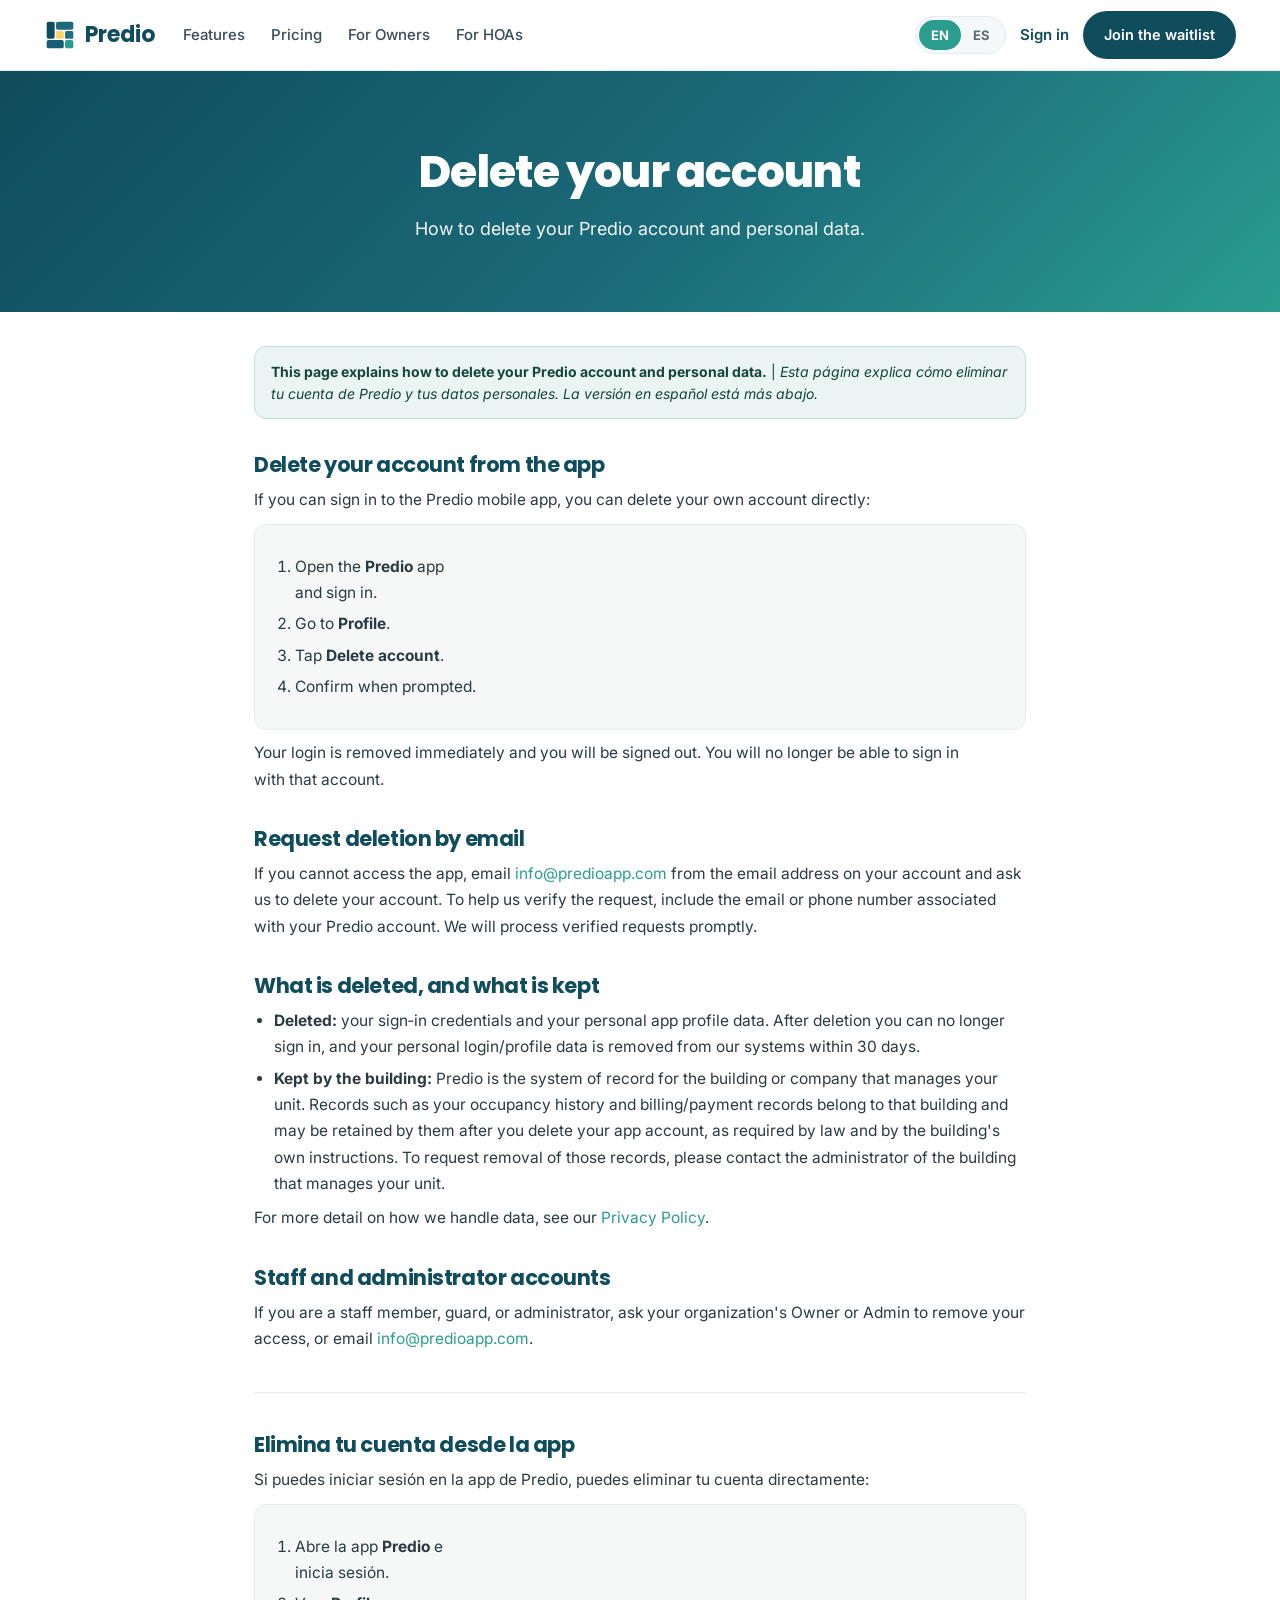
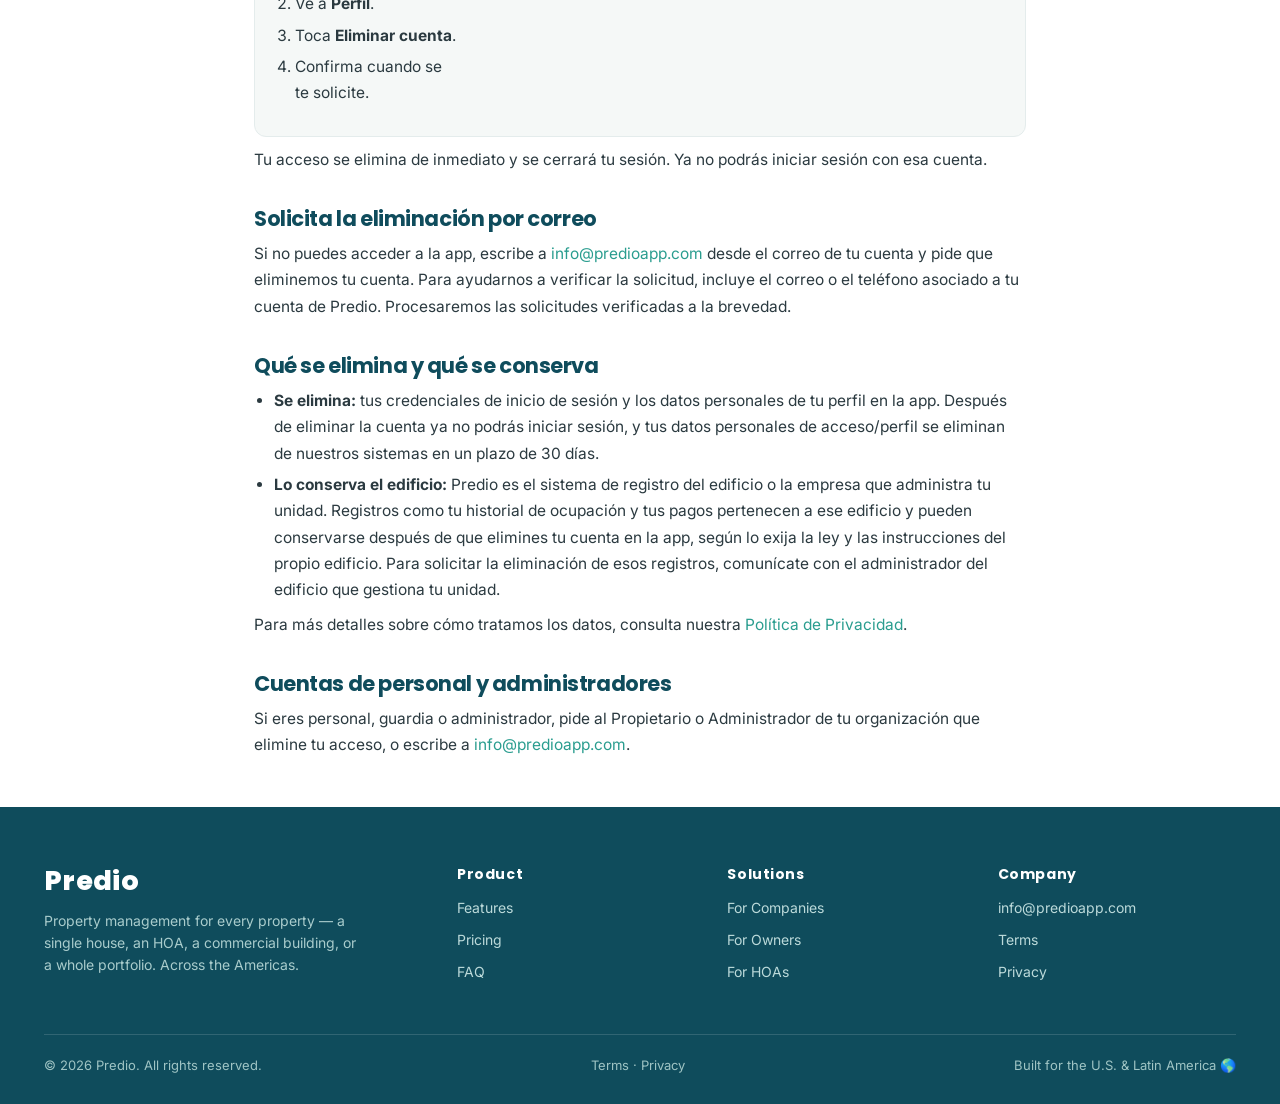
==== commit b1f32f71: "nav: modern inline top bar site-wide, hamburger on small screens Founder request — make the top nav " ====
--- a/delete-account.html
+++ b/delete-account.html
@@ -41,8 +41,16 @@
 <header class="nav">
   <div class="container nav-inner">
     <a class="logo" href="/" aria-label="Predio home"><svg viewBox="0 0 120 120" aria-hidden="true"><rect x="10" y="10" width="30" height="64" rx="7" fill="#0f4c5c"/><rect x="45" y="10" width="65" height="30" rx="7" fill="#1b6b7a"/><rect x="45" y="45" width="29" height="29" rx="6" fill="#ffd166"/><rect x="79" y="45" width="31" height="29" rx="6" fill="#1c6f80"/><rect x="10" y="79" width="64" height="31" rx="7" fill="#175f73"/><rect x="79" y="79" width="31" height="31" rx="7" fill="#2a9d8f"/></svg> Predio</a>
+    <nav class="nav-desktop" aria-label="Primary">
+        <a href="/features" data-i18n="nav_features">Features</a>
+        <a href="/pricing" data-i18n="nav_pricing">Pricing</a>
+        <a href="/owners" data-i18n="nav_owners">For Owners</a>
+        <a href="/hoas" data-i18n="nav_hoa">For HOAs</a>
+    </nav>
     <div class="nav-actions">
       <div class="lang lang-bar" role="button" tabindex="0" aria-label="Switch language"><div class="slider"></div><span class="active" data-l="en">EN</span><span data-l="es">ES</span></div>
+      <a href="https://app.predioapp.com" class="nav-signin" data-i18n="nav_signin">Sign in</a>
+      <a href="mailto:info@predioapp.com?subject=Predio%20waitlist&body=Please%20add%20me%20to%20the%20Predio%20waitlist." class="btn btn-primary nav-cta" data-i18n="nav_cta">Join the waitlist</a>
       <button class="menu-btn" id="menuBtn" aria-label="Menu" aria-expanded="false">&#9776;</button>
     </div>
     <div class="nav-drawer" id="navDrawer">
--- a/styles.css
+++ b/styles.css
@@ -22,16 +22,21 @@
 .btn-light:hover{transform:translateY(-1px)}
 .center{text-align:center}
 
-/* NAV — on wide screens the logo is centered in the bar with the EN/ES pill +
-   hamburger together on the right; below the breakpoint the logo returns to the
-   left and the pill folds into the hamburger dropdown (links, Sign in, CTA). */
-header.nav{position:sticky;top:0;z-index:50;background:rgba(255,255,255,.9);backdrop-filter:blur(12px);border-bottom:1px solid var(--line)}
+/* NAV — logo left, inline links, right actions (EN/ES pill · Sign in · CTA).
+   Below the breakpoint the links + actions fold into the hamburger drawer. */
+header.nav{position:sticky;top:0;z-index:50;background:rgba(255,255,255,.92);backdrop-filter:blur(12px);border-bottom:1px solid var(--line)}
 header.nav.nav-open{background:#fff}
-.nav-inner{display:flex;align-items:center;justify-content:flex-end;height:70px;position:relative}
-.logo{position:absolute;left:50%;transform:translateX(-50%);display:flex;align-items:center;gap:10px;font-family:'Poppins';font-weight:700;font-size:22px;color:var(--teal)}
-.logo svg{width:34px;height:34px}
-.nav-actions{display:flex;align-items:center;gap:12px}
-.menu-btn{display:flex;align-items:center;justify-content:center;width:46px;height:46px;background:none;border:1px solid var(--line);border-radius:12px;cursor:pointer;font-size:22px;line-height:1;color:var(--teal);transition:.2s}
+.nav-inner{display:flex;align-items:center;gap:22px;height:70px}
+.logo{display:flex;align-items:center;gap:9px;font-family:'Poppins';font-weight:700;font-size:22px;color:var(--teal);flex:0 0 auto}
+.logo svg{width:32px;height:32px}
+.nav-desktop{display:flex;align-items:center;gap:26px;margin-left:6px;font-size:15px;font-weight:500}
+.nav-desktop a{color:#3a4c54;white-space:nowrap;transition:color .15s}
+.nav-desktop a:hover,.nav-desktop a.active{color:var(--teal)}
+.nav-actions{margin-left:auto;display:flex;align-items:center;gap:14px}
+.nav-signin{font-size:15px;font-weight:600;color:var(--teal);white-space:nowrap}
+.nav-signin:hover{color:#0c3e4b}
+.nav-cta{white-space:nowrap;padding:11px 20px;font-size:14.5px}
+.menu-btn{display:none;align-items:center;justify-content:center;width:46px;height:46px;background:none;border:1px solid var(--line);border-radius:12px;cursor:pointer;font-size:22px;line-height:1;color:var(--teal);transition:.2s}
 .menu-btn:hover{border-color:var(--teal2);background:var(--soft)}
 .lang{display:inline-flex;background:var(--soft);border:1px solid var(--line);border-radius:999px;padding:3px;position:relative;cursor:pointer;user-select:none}
 .lang span{position:relative;z-index:2;font-size:13px;font-weight:700;padding:5px 12px;border-radius:999px;color:var(--muted);transition:color .25s}
@@ -39,7 +44,7 @@
 .lang .slider{position:absolute;top:3px;bottom:3px;left:3px;width:calc(50% - 3px);background:var(--green);border-radius:999px;transition:transform .25s cubic-bezier(.4,0,.2,1)}
 .lang.es .slider{transform:translateX(100%)}
 
-/* dropdown panel — same at every width */
+/* dropdown panel (mobile) */
 .nav-drawer{display:none}
 header.nav-open .nav-drawer{display:flex;flex-direction:column;position:absolute;top:calc(100% + 10px);right:0;width:min(300px,calc(100vw - 32px));background:#fff;border:1px solid var(--line);border-radius:16px;box-shadow:0 30px 60px -28px rgba(15,76,92,.45);padding:12px;z-index:60}
 .nav-drawer .nav-links{display:flex;flex-direction:column;gap:2px}
@@ -49,10 +54,14 @@
 .nav-drawer .lang{align-self:center;margin:12px 0 8px}
 .nav-drawer .lang span{padding:6px 15px;font-size:14px}
 .nav-drawer .btn-primary{display:flex;justify-content:center;margin:2px 4px 4px;padding:13px 22px}
-/* wide: the EN/ES pill lives in the bar, so hide the drawer's copy */
-@media(min-width:721px){.nav-drawer .lang{display:none}}
-/* narrow: the pill folds into the drawer — the logo stays centered at all widths */
-@media(max-width:720px){.lang-bar{display:none}}
+/* wide: inline nav shows, drawer's own pill hidden */
+@media(min-width:1101px){.nav-drawer .lang{display:none}}
+/* narrow: fold the inline links + bar actions into the hamburger */
+@media(max-width:1100px){
+  .nav-desktop{display:none}
+  .nav-actions .nav-signin,.nav-actions .nav-cta,.nav-actions .lang-bar{display:none}
+  .menu-btn{display:flex}
+}
 
 /* HERO (home) — full-bleed soft gradient band; wide 2-col with a bigger,
    floating dashboard visual on the right. */
